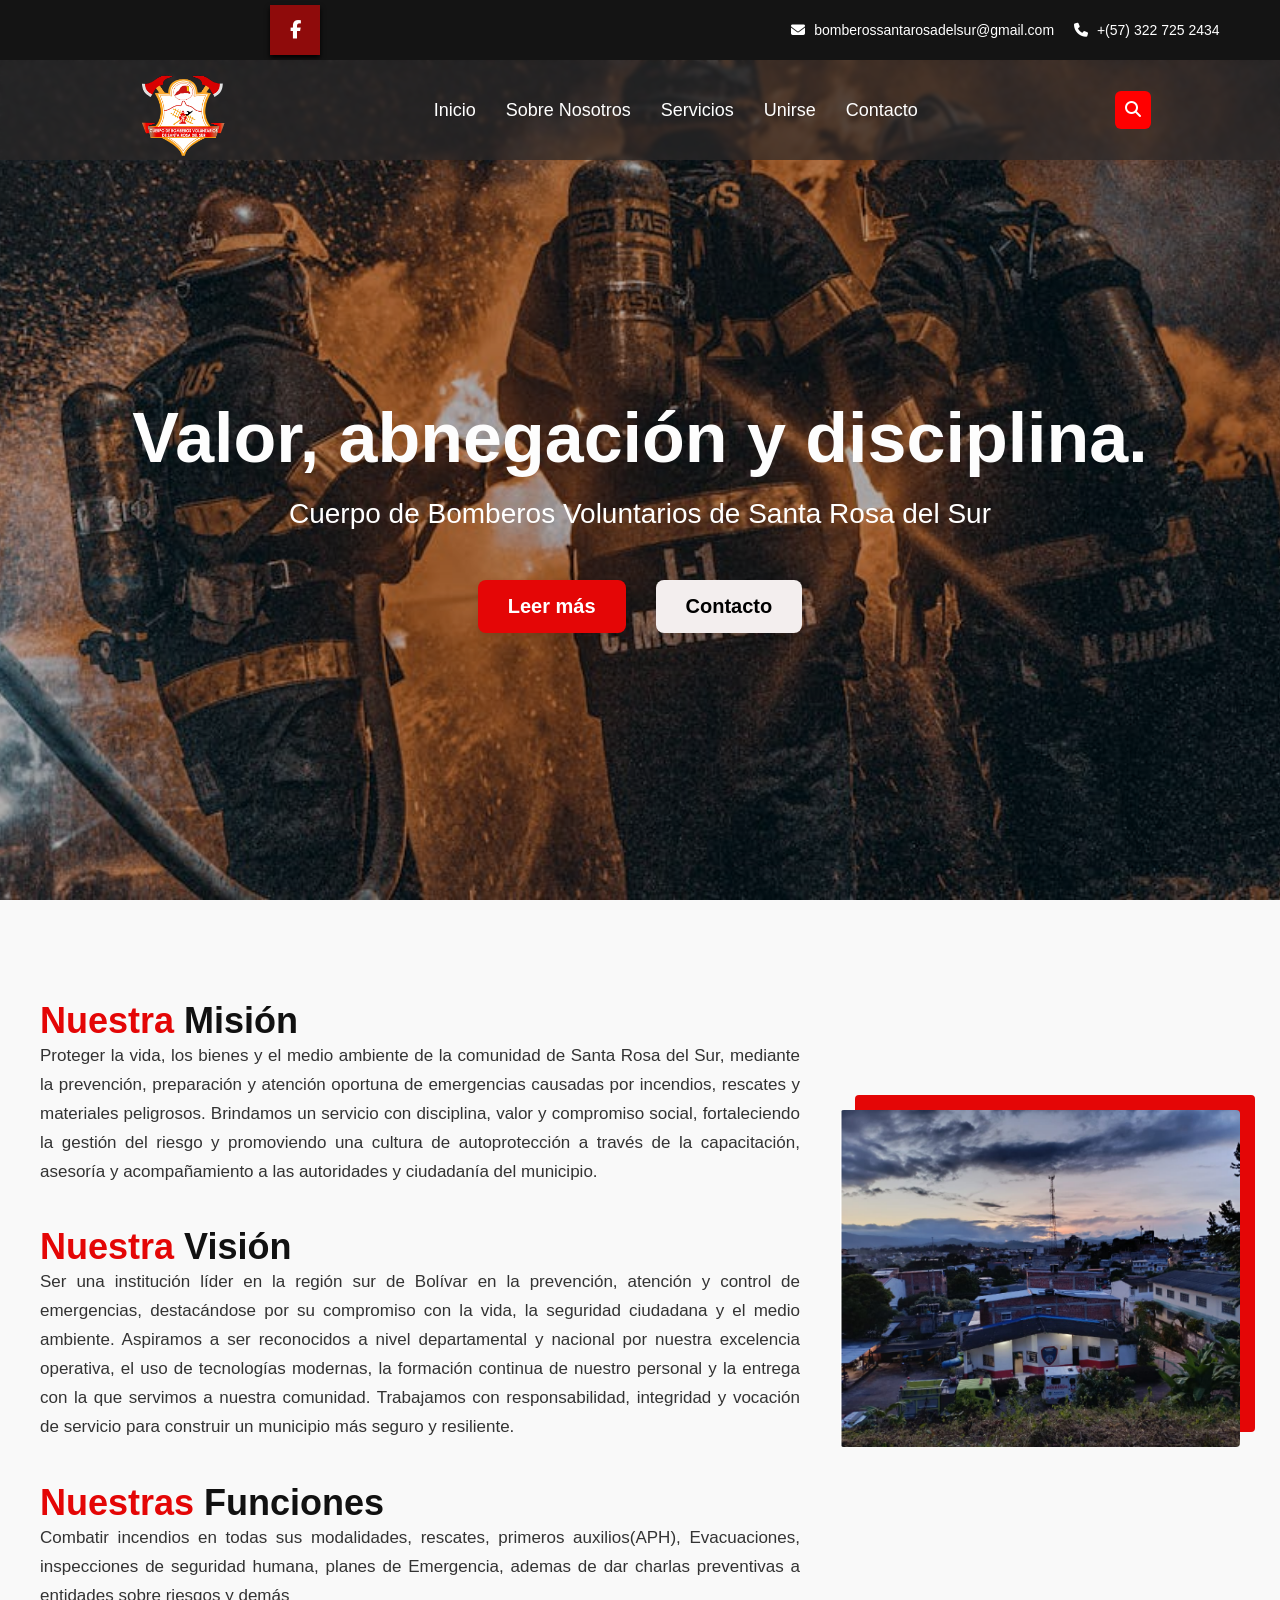
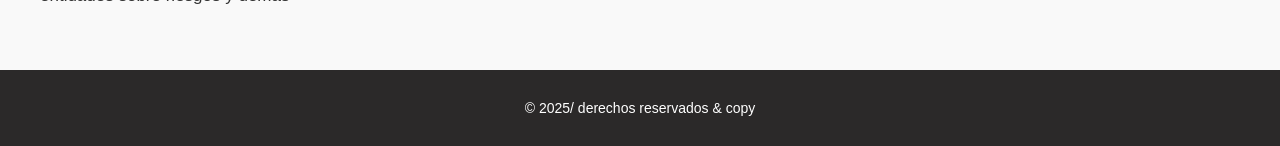
==== index.html @ 96d266f4 "Cambios en el menu-revisar" ====
<!DOCTYPE html>
<html lang="en">
<head>
    <meta charset="UTF-8">
    <meta name="viewport" content="width=device-width, initial-scale=1.0">
    <!-- Nombre de la pagina al ingresar en ella o encabezado principal-->
    <title> BOMBEROS VOLUNTARIOS SANTA ROSA SUR </title>
    <!--conexion en css (para empezar con los estilos visuales)-->
    <link rel="stylesheet" href="style.css">
    <link rel="stylesheet" href="https://cdnjs.cloudflare.com/ajax/libs/font-awesome/6.5.0/css/all.min.css">
    <link rel="icon" href="images/logo.png">
    <script src="assets/js/main.js"></script>
</head>

<body>
    <!-- HEADER NUEVO -->
   <div id="header-container"></div>
    <!-- CONTENIDO ORIGINAL -->
    <div class="contenedor">
        <h2 class="titulo_contenedor" id="lema">Valor, abnegación y disciplina.</h2>
        <p><span class="parrafo_cont" id="cuerpo">Cuerpo de Bomberos Voluntarios de Santa Rosa del Sur</span></p>
        
        <div class="botones">
            <button class="botonmas"> Leer más</button> 
            <button class="contact"> Contacto</button>
        </div>
    </div>

    <section class="mision-vision">
  <div class="contenido-texto">
    <h2><span>Nuestra</span> Misión</h2>
    <p>Proteger la vida, los bienes y el medio ambiente de la comunidad de Santa Rosa del Sur, mediante la prevención, preparación y atención oportuna de emergencias causadas por incendios, 
rescates y materiales peligrosos. Brindamos un servicio con disciplina, valor y compromiso social, fortaleciendo la gestión del riesgo y promoviendo una cultura de autoprotección a través de la 
capacitación, asesoría y acompañamiento a las autoridades y ciudadanía del municipio.</p>

    <h2><span>Nuestra</span> Visión</h2>
    <p>Ser una institución líder en la región sur de Bolívar en la prevención, atención y control de emergencias, destacándose por su compromiso con la vida, la seguridad ciudadana 
y el medio ambiente. Aspiramos a ser reconocidos a nivel departamental y nacional por nuestra excelencia operativa, el uso de tecnologías modernas, la formación continua de nuestro personal 
y la entrega con la que servimos a nuestra comunidad. Trabajamos con responsabilidad, integridad y vocación de servicio para construir un municipio más seguro y resiliente.</p>

    <h2><span>Nuestras</span> Funciones</h2>
    <p>Combatir incendios en todas sus modalidades, rescates, primeros auxilios(APH), Evacuaciones, inspecciones de seguridad humana, planes de Emergencia, 
ademas de dar charlas preventivas a entidades sobre riesgos y demás</p>
  </div>

  <div class="imagen-lateral">
    <div class="imagen-decorada">
      <img src="images/pnm2.png" alt="Bomberos en acción">
    </div>
  </div>
</section>
        
    <footer class="footer">
        <p class="foot_parrafo">© 2025/ derechos reservados & copy</p>


    </footer>

</body>

</html>
---- style.css ----
/* HEADER SUPERIOR */
.top-bar {
  background-color: #141414;
  color: rgb(255, 255, 255);
  display: flex;
  justify-content: space-around;
  align-items: center;
  padding: 10px 30px;
  font-size: 14px;
}

.social-icons i {
  display: inline-block;
  width: 50px;
  margin: 0 10px;
  cursor: pointer;
  display: block;
  padding: 0px 20px;
  background: rgb(143, 11, 11);
  line-height: 50px;
  font-size: 18px;
  box-shadow: 0 3px 5px 0px rgb(0, 0, 0, 2);
  transition: 0.2s;
}

.social-icons:hover{
    filter: blur(1px);
    transform: translateY(-1px) scale(1.05);
    box-shadow: 0 2px 2px 0px rgb(0, 0, 0, 4);
    filter: none;
}


    

.contact-info {
  display: flex;
  gap: 20px;
  align-items: center;
  margin-right: -200px;
}

.contact-info i {
  margin-right: 5px;
}

/* NAVBAR PRINCIPAL */
.main-nav {
  background-color: rgba(43, 41, 41, 0.7); /* Semitransparente para ver la imagen de fondo */
  display: flex;
  justify-content: space-around;
  align-items: center;
  padding: 15px 30px;
  backdrop-filter: blur(2px); /* Efecto de desenfoque suave */
}

.main-nav .logo img {
  height: 100px;
}

#bomber {
  opacity: 1;
}

.main-nav nav {
  display: flex;
  gap: 30px;
}

.main-nav nav a {
  color: rgb(255, 255, 255);
  text-decoration: none;
  font-size: 18px;
  transition: color 0,3s ease;
}

.main-nav nav a:hover {
  color: #fbff00; /* o el color que prefieras */
}

.search-button {
  background-color: red;
  padding: 10px;
  border-radius: 6px;
  cursor: pointer;
}

.search-button i {
  color: white;
}

/* Reset general */
* {
  margin: 0;
  padding: 0;
  box-sizing: border-box;
}

/* Dale márgenes al body si los necesitas */
body {
  margin: 0;
  font-family: Arial, sans-serif;
}    
/* Sección Hero con imagen de fondo */
.contenedor {
  background-image: url("images/cabcera.png");
  background-size: cover;
  background-position: center;
  background-repeat: no-repeat;
  height: 100vh; /* Altura completa para que cubra toda la pantalla */
 /** height: 60vh;  Reducido de 100vh a 60vh para imagen más pequeña */
  position: relative;
  display: flex;
  flex-direction: column;
  justify-content: center;
  align-items: center;
  margin-top: -160px; /* Negativo para que la imagen aparezca detrás del header */
  padding-top: 160px; /* Compensar el margen negativo */
}

/* Overlay suave para mejor legibilidad */
.contenedor::before {
  content: "";
  position: absolute;
  top: 0;
  left: 0;
  width: 100%;
  height: 100%;
  background-color: rgba(0, 0, 0, 0.3);
  z-index: 1;
}

/* HEADER SUPERIOR */
header {
  position: relative;
  z-index: 100;
  width: 100%;
}

.top-bar, .main-nav {
  width: 100%;
}

.top-bar {
    height: 60px;
    background-color: #141414; /* Volver al color negro sólido original */
}

.main-nav {
    height: 100px;
    opacity: 1;
}

.contenedor #lema {
  color: rgb(253, 253, 253);
  font-size: 70px;
  text-align: center;
  margin-top: -30px;
  margin-bottom: 20px;
  position: relative;
  z-index: 2;
}

.contenedor #cuerpo{
  color: white;
  text-align: center;
  font-size: 28px;
  margin-bottom: 40px;
  position: relative;
  z-index: 2;
}

.botonmas{
  background-color: #e40606; /* Verde */
  color: white;
  padding: 15px 30px;
  font-size: 20px;
  font-weight: bold;
  border: none;
  border-radius: 8px;
  cursor: pointer;
  transition: background-color 0.3s ease, transform 0.2s ease;
  box-shadow: 0 4px 6px rgba(0, 0, 0, 0.1);
  font-family: Arial, sans-serif;
}

.botonmas:hover {
  background-color: #0c0c0c;
  transform: scale(1.05);
}

.botonmas:active {
  transform: scale(0.98);
}
.contact{
  background-color: #f3eeee; /* Verde */
  color: rgb(0, 0, 0);
  padding: 15px 30px;
  font-size: 20px;
  font-weight: bold;
  border: none;
  border-radius: 8px;
  cursor: pointer;
  transition: background-color 0.3s ease, transform 0.2s ease;
  box-shadow: 0 4px 6px rgba(0, 0, 0, 0.1);
  font-family: Arial, sans-serif;
  

}

.contact:hover {
  background-color: #eeeeee;
  transform: scale(1.05);
}

.contact:active {
  transform: scale(0.98);
}

.botones {
  display: flex;
  justify-content: center;
  align-items: center;
  gap: 30px;
  margin-top: 50px;
  position: relative;
  z-index: 2;
}

.mision-vision {
  display: flex;
  align-items: flex-start;
  justify-content: space-between;
  gap: 40px;
  padding: 60px 40px;
  background-color: #f9f9f9;
  flex-wrap: wrap;
}

.contenido-texto {
  flex: 1;
  min-width: 300px;
}

.contenido-texto h2 {
  font-size: 36px;
  font-weight: bold;
  color: #111;
  margin-top: 40px;
}

.contenido-texto h2 span {
  color: #e40606;  /* Rojo */
}

.contenido-texto p {
  font-size: 17px;
  line-height: 1.7;
  color: #333;
  text-align: justify;
}

.imagen-lateral {
  flex: 0 0 400px;
  position: relative;
  margin-top: 150px;
}

.imagen-decorada {
  position: relative;
  z-index: 1;
}

.imagen-decorada img {
  width: 100%;
  height: auto;
  display: block;
  border-radius: 4px;
}

/* Borde rojo decorativo en la esquina */
.imagen-decorada::before {
  content: '';
  position: absolute;
  top: -15px;
  right: -15px;
  width: 100%;
  height: 100%;
  background-color: #e40606;
  z-index: -1;
  border-radius: 4px;
}

/* Footer */
.footer {
  background-color: #2b2929;
  color: white;
  text-align: center;
  padding: 30px 20px;
}

.foot_parrafo {
  margin: 0;
  font-size: 14px;
}
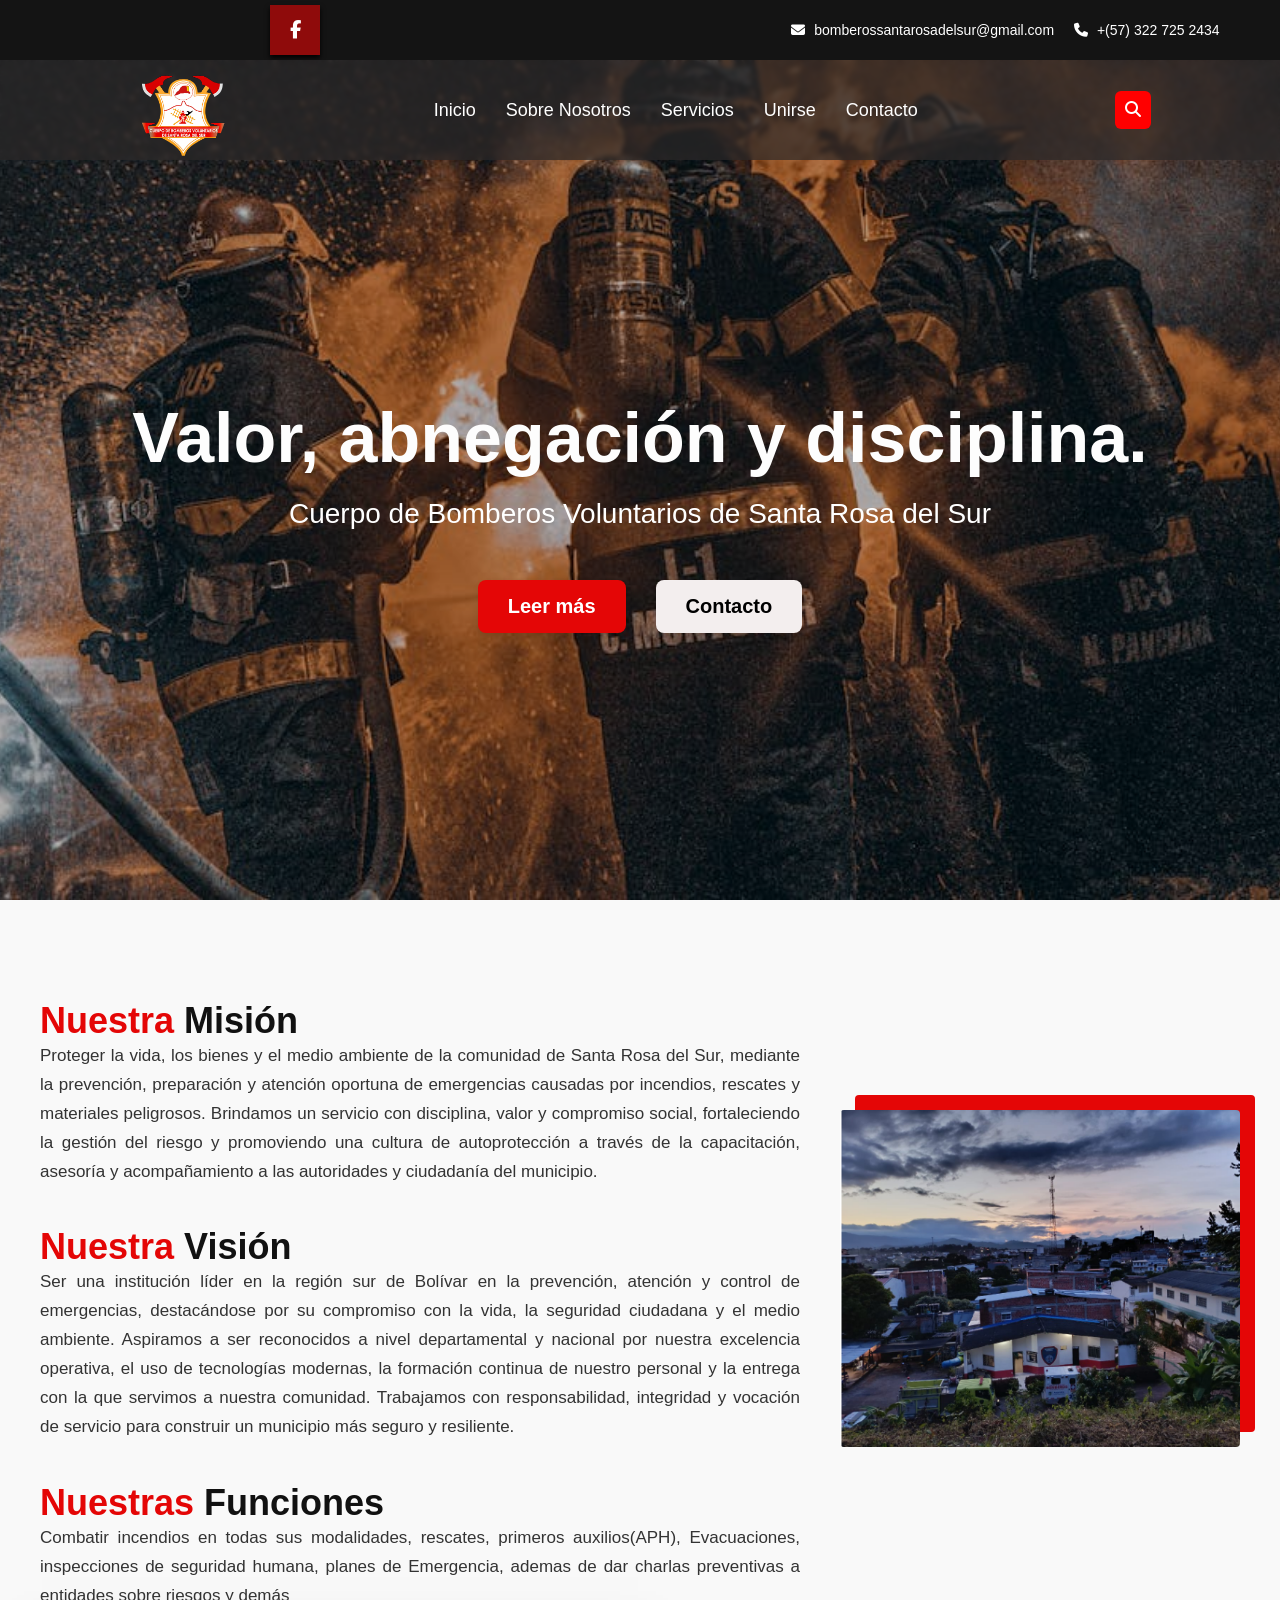
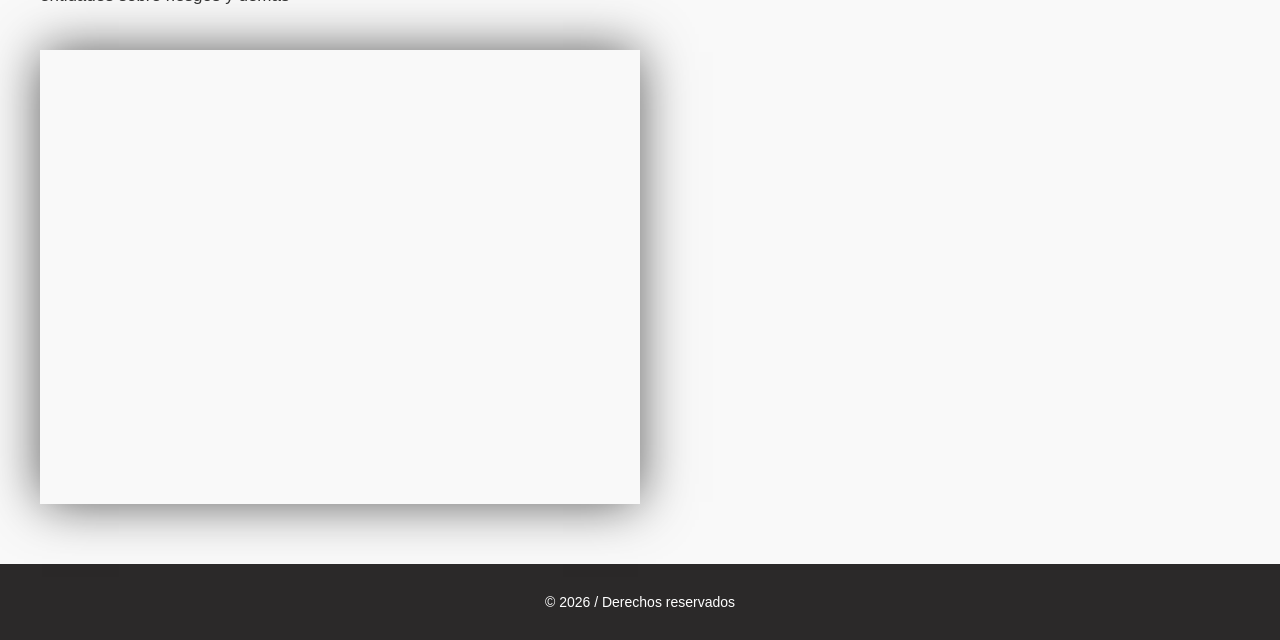
==== commit 57161414: "cambios sobre nosotros" ====
--- a/index.html
+++ b/index.html
@@ -1,64 +1,70 @@
 <!DOCTYPE html>
 <html lang="en">
+
 <head>
-    <meta charset="UTF-8">
-    <meta name="viewport" content="width=device-width, initial-scale=1.0">
-    <!-- Nombre de la pagina al ingresar en ella o encabezado principal-->
-    <title> BOMBEROS VOLUNTARIOS SANTA ROSA SUR </title>
-    <!--conexion en css (para empezar con los estilos visuales)-->
-    <link rel="stylesheet" href="style.css">
-    <link rel="stylesheet" href="https://cdnjs.cloudflare.com/ajax/libs/font-awesome/6.5.0/css/all.min.css">
-    <link rel="icon" href="images/logo.png">
-    <script src="assets/js/main.js"></script>
+  <meta charset="UTF-8">
+  <meta name="viewport" content="width=device-width, initial-scale=1.0">
+  <!-- Nombre de la pagina al ingresar en ella o encabezado principal-->
+  <title> BOMBEROS VOLUNTARIOS SANTA ROSA SUR </title>
+  <!--conexion en css (para empezar con los estilos visuales)-->
+  <link rel="stylesheet" href="style.css">
+  <link rel="stylesheet" href="https://cdnjs.cloudflare.com/ajax/libs/font-awesome/6.5.0/css/all.min.css">
+  <link rel="icon" href="images/logo.png">
+  <script src="assets/js/main.js"></script>
+  <link rel="stylesheet" href="assets/css/main.css">
 </head>
 
 <body>
-    <!-- HEADER NUEVO -->
-   <div id="header-container"></div>
-    <!-- CONTENIDO ORIGINAL -->
-    <div class="contenedor">
-        <h2 class="titulo_contenedor" id="lema">Valor, abnegación y disciplina.</h2>
-        <p><span class="parrafo_cont" id="cuerpo">Cuerpo de Bomberos Voluntarios de Santa Rosa del Sur</span></p>
-        
-        <div class="botones">
-            <button class="botonmas"> Leer más</button> 
-            <button class="contact"> Contacto</button>
-        </div>
+  <!-- HEADER NUEVO -->
+  <div id="header-container"></div>
+  <!-- CONTENIDO ORIGINAL -->
+  <div class="contenedor">
+    <h2 class="titulo_contenedor" id="lema">Valor, abnegación y disciplina.</h2>
+    <p><span class="parrafo_cont" id="cuerpo">Cuerpo de Bomberos Voluntarios de Santa Rosa del Sur</span></p>
+
+    <div class="botones">
+      <button class="botonmas"> Leer más</button>
+      <button class="contact"> Contacto</button>
+    </div>
+  </div>
+
+  <section class="mision-vision">
+    <div class="contenido-texto">
+      <h2><span>Nuestra</span> Misión</h2>
+      <p>Proteger la vida, los bienes y el medio ambiente de la comunidad de Santa Rosa del Sur, mediante la prevención,
+        preparación y atención oportuna de emergencias causadas por incendios,
+        rescates y materiales peligrosos. Brindamos un servicio con disciplina, valor y compromiso social, fortaleciendo
+        la gestión del riesgo y promoviendo una cultura de autoprotección a través de la
+        capacitación, asesoría y acompañamiento a las autoridades y ciudadanía del municipio.</p>
+
+      <h2><span>Nuestra</span> Visión</h2>
+      <p>Ser una institución líder en la región sur de Bolívar en la prevención, atención y control de emergencias,
+        destacándose por su compromiso con la vida, la seguridad ciudadana
+        y el medio ambiente. Aspiramos a ser reconocidos a nivel departamental y nacional por nuestra excelencia
+        operativa, el uso de tecnologías modernas, la formación continua de nuestro personal
+        y la entrega con la que servimos a nuestra comunidad. Trabajamos con responsabilidad, integridad y vocación de
+        servicio para construir un municipio más seguro y resiliente.</p>
+
+      <h2><span>Nuestras</span> Funciones</h2>
+      <p>Combatir incendios en todas sus modalidades, rescates, primeros auxilios(APH), Evacuaciones, inspecciones de
+        seguridad humana, planes de Emergencia,
+        ademas de dar charlas preventivas a entidades sobre riesgos y demás</p>
     </div>
 
-    <section class="mision-vision">
-  <div class="contenido-texto">
-    <h2><span>Nuestra</span> Misión</h2>
-    <p>Proteger la vida, los bienes y el medio ambiente de la comunidad de Santa Rosa del Sur, mediante la prevención, preparación y atención oportuna de emergencias causadas por incendios, 
-rescates y materiales peligrosos. Brindamos un servicio con disciplina, valor y compromiso social, fortaleciendo la gestión del riesgo y promoviendo una cultura de autoprotección a través de la 
-capacitación, asesoría y acompañamiento a las autoridades y ciudadanía del municipio.</p>
+    <div class="imagen-lateral">
+      <div class="imagen-decorada">
+        <img src="images/pnm2.png" alt="Bomberos en acción">
+      </div>
+    </div>
+    <div class="map_bomber"><iframe
+      src="https://www.google.com/maps/embed?pb=!1m18!1m12!1m3!1d3951.390409663814!2d-74.0506547!3d7.958544499999998!2m3!1f0!2f0!3f0!3m2!1i1024!2i768!4f13.1!3m3!1m2!1s0x8e5d1b02e3b6577f%3A0xcbb484b97696c2a9!2sEstaci%C3%B3n%20de%20Bomberos!5e0!3m2!1ses-419!2sco!4v1752858191737!5m2!1ses-419!2sco"
+      width="600" height="450" style="border:0;" allowfullscreen="" loading="lazy"
+      referrerpolicy="no-referrer-when-downgrade"></iframe></div>
+  </section>
+  
+  <div id="footer-container"></div>
 
-    <h2><span>Nuestra</span> Visión</h2>
-    <p>Ser una institución líder en la región sur de Bolívar en la prevención, atención y control de emergencias, destacándose por su compromiso con la vida, la seguridad ciudadana 
-y el medio ambiente. Aspiramos a ser reconocidos a nivel departamental y nacional por nuestra excelencia operativa, el uso de tecnologías modernas, la formación continua de nuestro personal 
-y la entrega con la que servimos a nuestra comunidad. Trabajamos con responsabilidad, integridad y vocación de servicio para construir un municipio más seguro y resiliente.</p>
-
-    <h2><span>Nuestras</span> Funciones</h2>
-    <p>Combatir incendios en todas sus modalidades, rescates, primeros auxilios(APH), Evacuaciones, inspecciones de seguridad humana, planes de Emergencia, 
-ademas de dar charlas preventivas a entidades sobre riesgos y demás</p>
-  </div>
-
-  <div class="imagen-lateral">
-    <div class="imagen-decorada">
-      <img src="images/pnm2.png" alt="Bomberos en acción">
-    </div>
-  </div>
-</section>
-        
-    <footer class="footer">
-        <p class="foot_parrafo">© 2025/ derechos reservados & copy</p>
-
-
-    </footer>
 
 </body>
 
-</html>
-
-
-
+</html>
--- a/assets/css/main.css
+++ b/assets/css/main.css
@@ -0,0 +1,6 @@
+.map_bomber{
+    
+box-shadow: 0px 0px 50px -2px rgba(0,0,0,0.68);
+-webkit-box-shadow: 0px 0px 50px -2px rgba(0,0,0,0.68);
+-moz-box-shadow: 0px 0px 50px -2px rgba(0,0,0,0.68);
+}
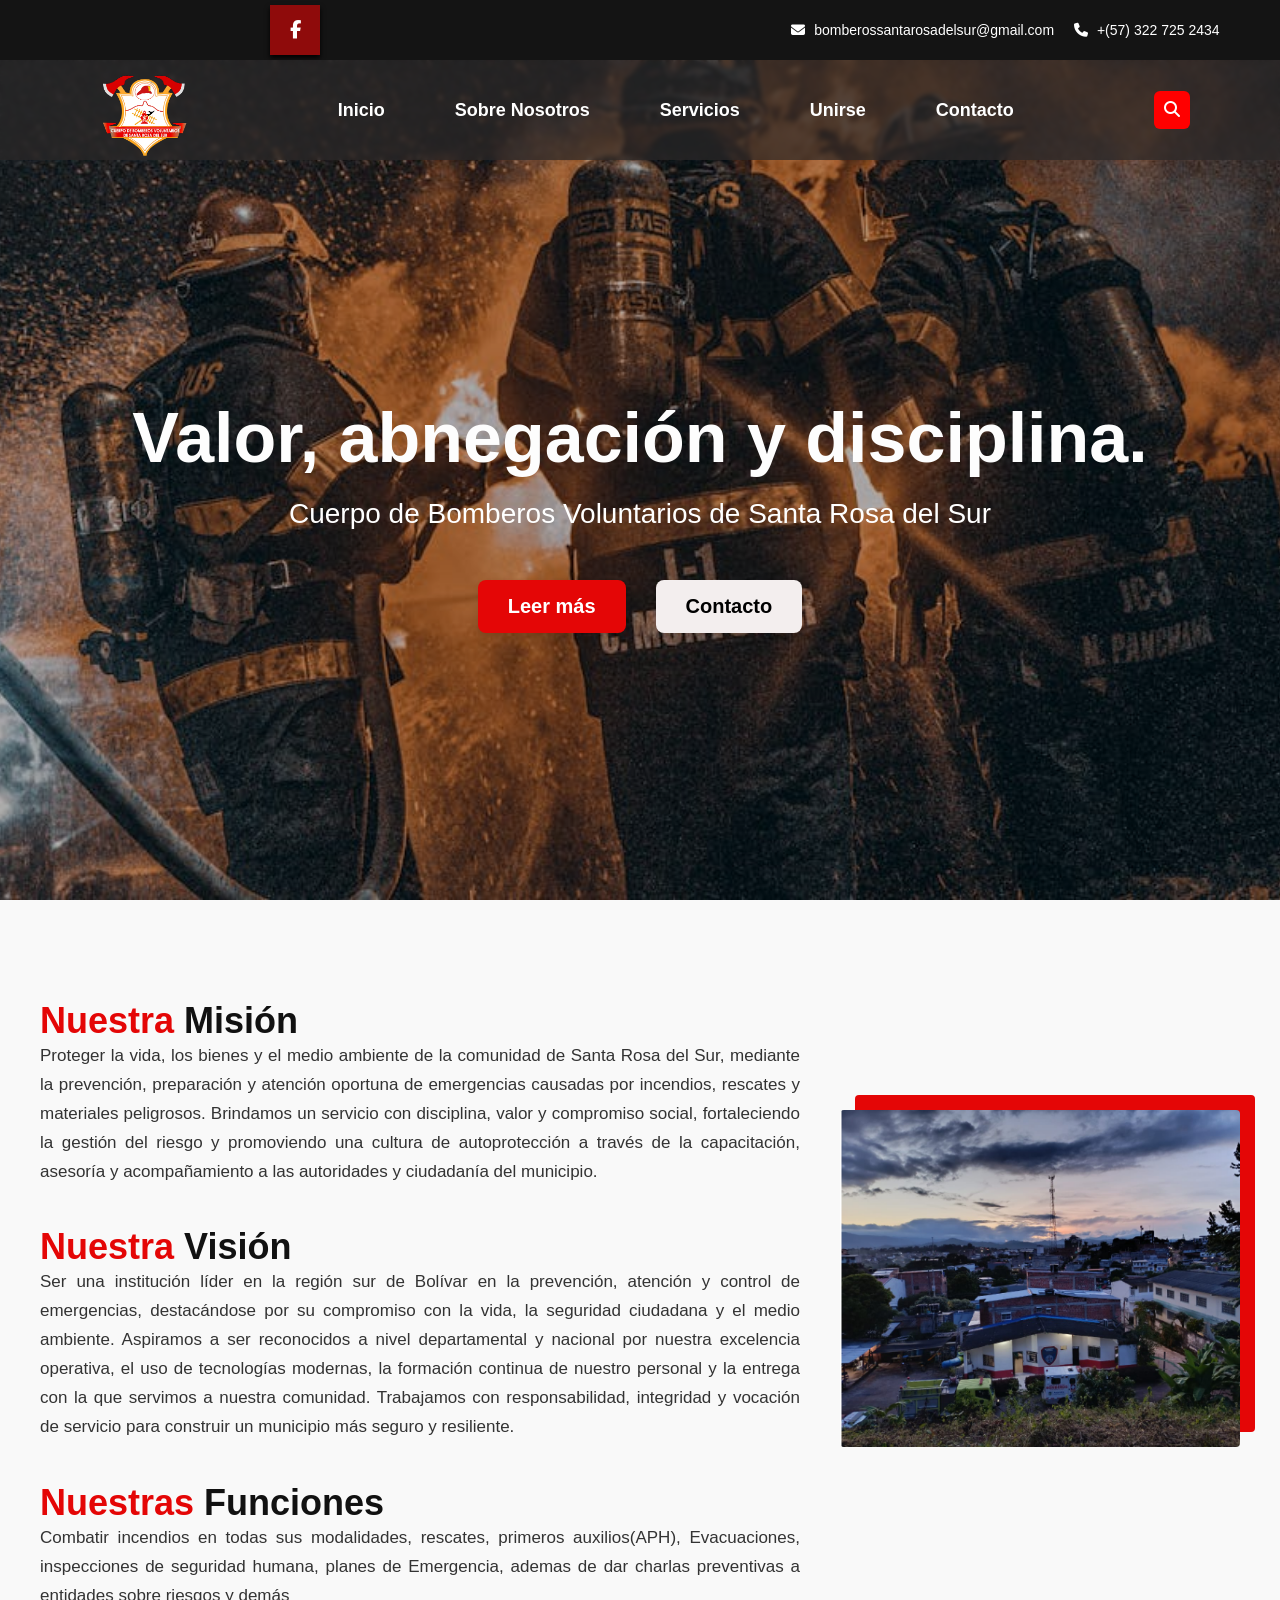
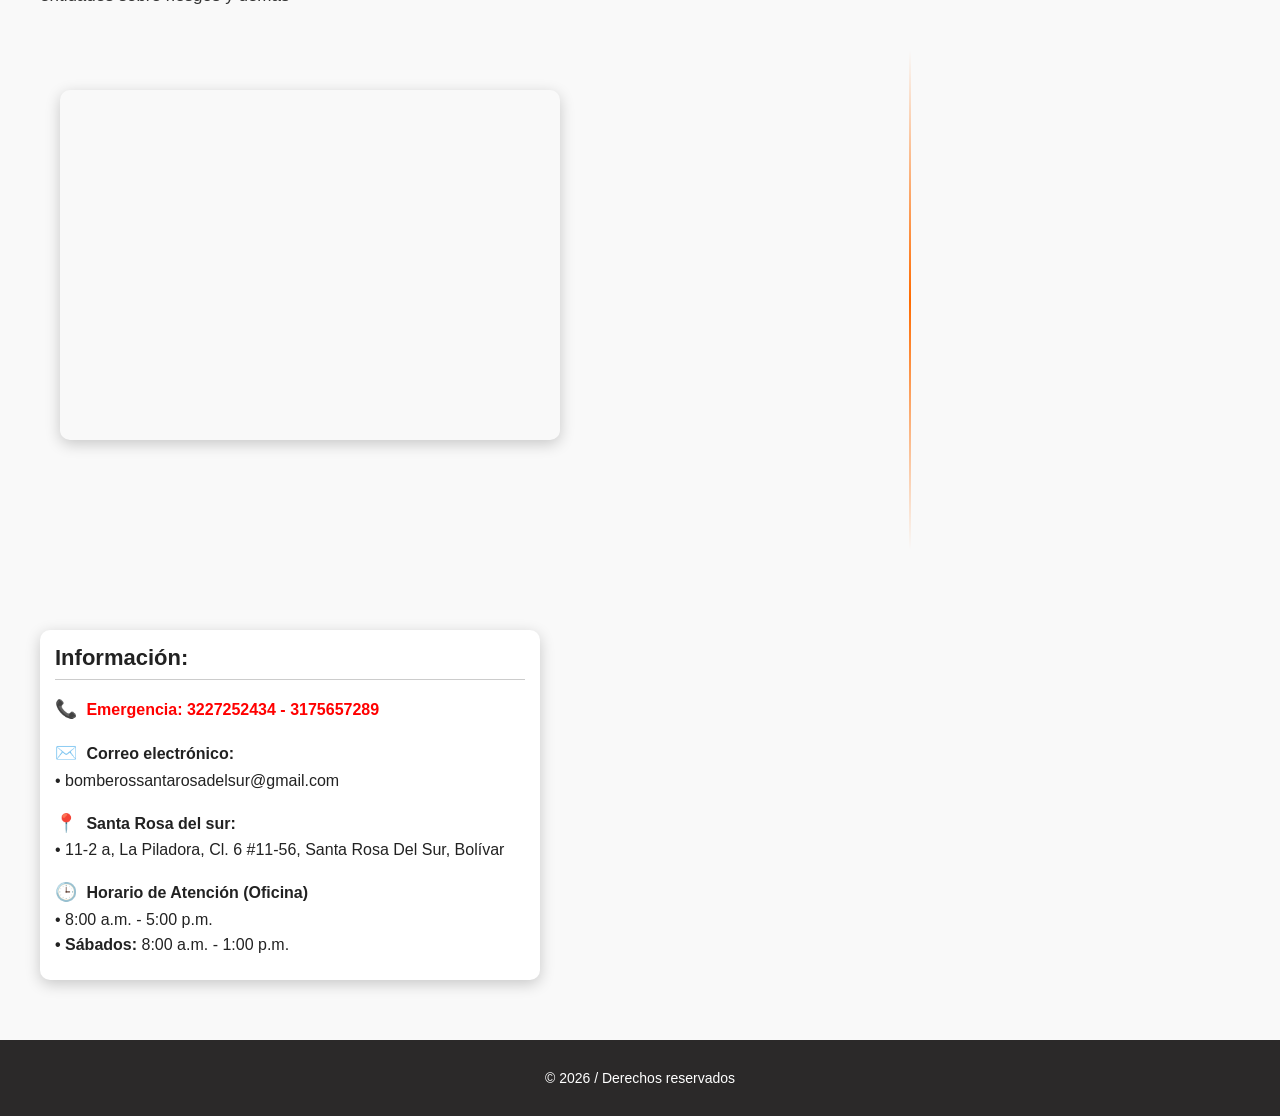
==== commit f5117861: "Ajuste de mapa y menu" ====
--- a/index.html
+++ b/index.html
@@ -50,18 +50,40 @@
         seguridad humana, planes de Emergencia,
         ademas de dar charlas preventivas a entidades sobre riesgos y demás</p>
     </div>
-
+    
     <div class="imagen-lateral">
       <div class="imagen-decorada">
         <img src="images/pnm2.png" alt="Bomberos en acción">
       </div>
     </div>
-    <div class="map_bomber"><iframe
-      src="https://www.google.com/maps/embed?pb=!1m18!1m12!1m3!1d3951.390409663814!2d-74.0506547!3d7.958544499999998!2m3!1f0!2f0!3f0!3m2!1i1024!2i768!4f13.1!3m3!1m2!1s0x8e5d1b02e3b6577f%3A0xcbb484b97696c2a9!2sEstaci%C3%B3n%20de%20Bomberos!5e0!3m2!1ses-419!2sco!4v1752858191737!5m2!1ses-419!2sco"
-      width="600" height="450" style="border:0;" allowfullscreen="" loading="lazy"
-      referrerpolicy="no-referrer-when-downgrade"></iframe></div>
+    
+    <div class="mapa-y-info">
+    <div class="mapa"><iframe
+        src="https://www.google.com/maps/embed?pb=!1m18!1m12!1m3!1d3951.390409663814!2d-74.0506547!3d7.958544499999998!2m3!1f0!2f0!3f0!3m2!1i1024!2i768!4f13.1!3m3!1m2!1s0x8e5d1b02e3b6577f%3A0xcbb484b97696c2a9!2sEstaci%C3%B3n%20de%20Bomberos!5e0!3m2!1ses-419!2sco!4v1752858191737!5m2!1ses-419!2sco"
+        width="600" height="450" style="border:0;" allowfullscreen="" loading="lazy"
+        referrerpolicy="no-referrer-when-downgrade"></iframe></div></div>
+
+         <div class="linea-divisoria"></div>
+         <div class="linea-horizontal-decorativa"></div>
+
+        <div class="card-estaciones">
+    <h2>Información:</h2>
+    <p><span class="icono">📞</span><strong style="color: red;"> Emergencia: 3227252434 - 3175657289</strong></p>
+    <p><span class="icono">✉️</span><strong>  Correo electrónico:</strong><br>• bomberossantarosadelsur@gmail.com</p>
+    <p><span class="icono">📍</span><strong> Santa Rosa del sur:</strong><br>
+      • 11-2 a, La Piladora, Cl. 6 #11-56, Santa Rosa Del Sur, Bolívar<br>
+      
+    </p>
+    <p><span class="icono">🕒</span><strong> Horario de Atención (Oficina)</strong><br>
+      • 8:00 a.m. - 5:00 p.m.<br>
+      <b>• Sábados:</b>  8:00 a.m. - 1:00 p.m.
+    </p>
+  
+  </div>
+</div>
   </section>
   
+
   <div id="footer-container"></div>
 
 
--- a/style.css
+++ b/style.css
@@ -74,9 +74,6 @@
   transition: color 0,3s ease;
 }
 
-.main-nav nav a:hover {
-  color: #fbff00; /* o el color que prefieras */
-}
 
 .search-button {
   background-color: red;
@@ -304,3 +301,56 @@
   font-size: 14px;
 }
 
+.mapa-y-info {
+  display: flex;
+  gap: 40px;
+  flex-wrap: wrap;
+  justify-content: center;
+  align-items: flex-start;
+  padding: 40px 20px;
+}
+
+.mapa iframe {
+  width: 500px;
+  height: 350px;
+  border-radius: 10px;
+  box-shadow: 0 4px 15px rgba(0, 0, 0, 0.2);
+}
+
+.card-estaciones {
+  width: 500px;
+  height: 350px;
+  background: #fff;
+  border-radius: 10px;
+  box-shadow: 0 4px 15px rgba(0, 0, 0, 0.2);
+  padding: 15px;
+  font-family: Arial, sans-serif;
+  font-size: 16px;
+  color: #222;
+  margin-top: 40px;
+}
+
+.card-estaciones h2 {
+  margin-bottom: 15px;
+  font-size: 22px;
+  border-bottom: 1px solid #ccc;
+  padding-bottom: 8px;
+}
+
+.card-estaciones p {
+  margin: 15px 0;
+  line-height: 1.6;
+}
+
+.card-estaciones .icono {
+  font-size: 18px;
+  margin-right: 5px;
+}
+
+.linea-divisoria {
+  width: 2px;
+  height: 500px; /* Ajusta según la altura de tu contenido */
+  background: linear-gradient(to bottom, transparent, #ff6b00, transparent);
+  margin: 0 20px;
+}
+
--- a/assets/css/main.css
+++ b/assets/css/main.css
@@ -1,6 +1,7 @@
-.map_bomber{
+.map_bomber{  
     
 box-shadow: 0px 0px 50px -2px rgba(0,0,0,0.68);
 -webkit-box-shadow: 0px 0px 50px -2px rgba(0,0,0,0.68);
 -moz-box-shadow: 0px 0px 50px -2px rgba(0,0,0,0.68);
-}+}
+
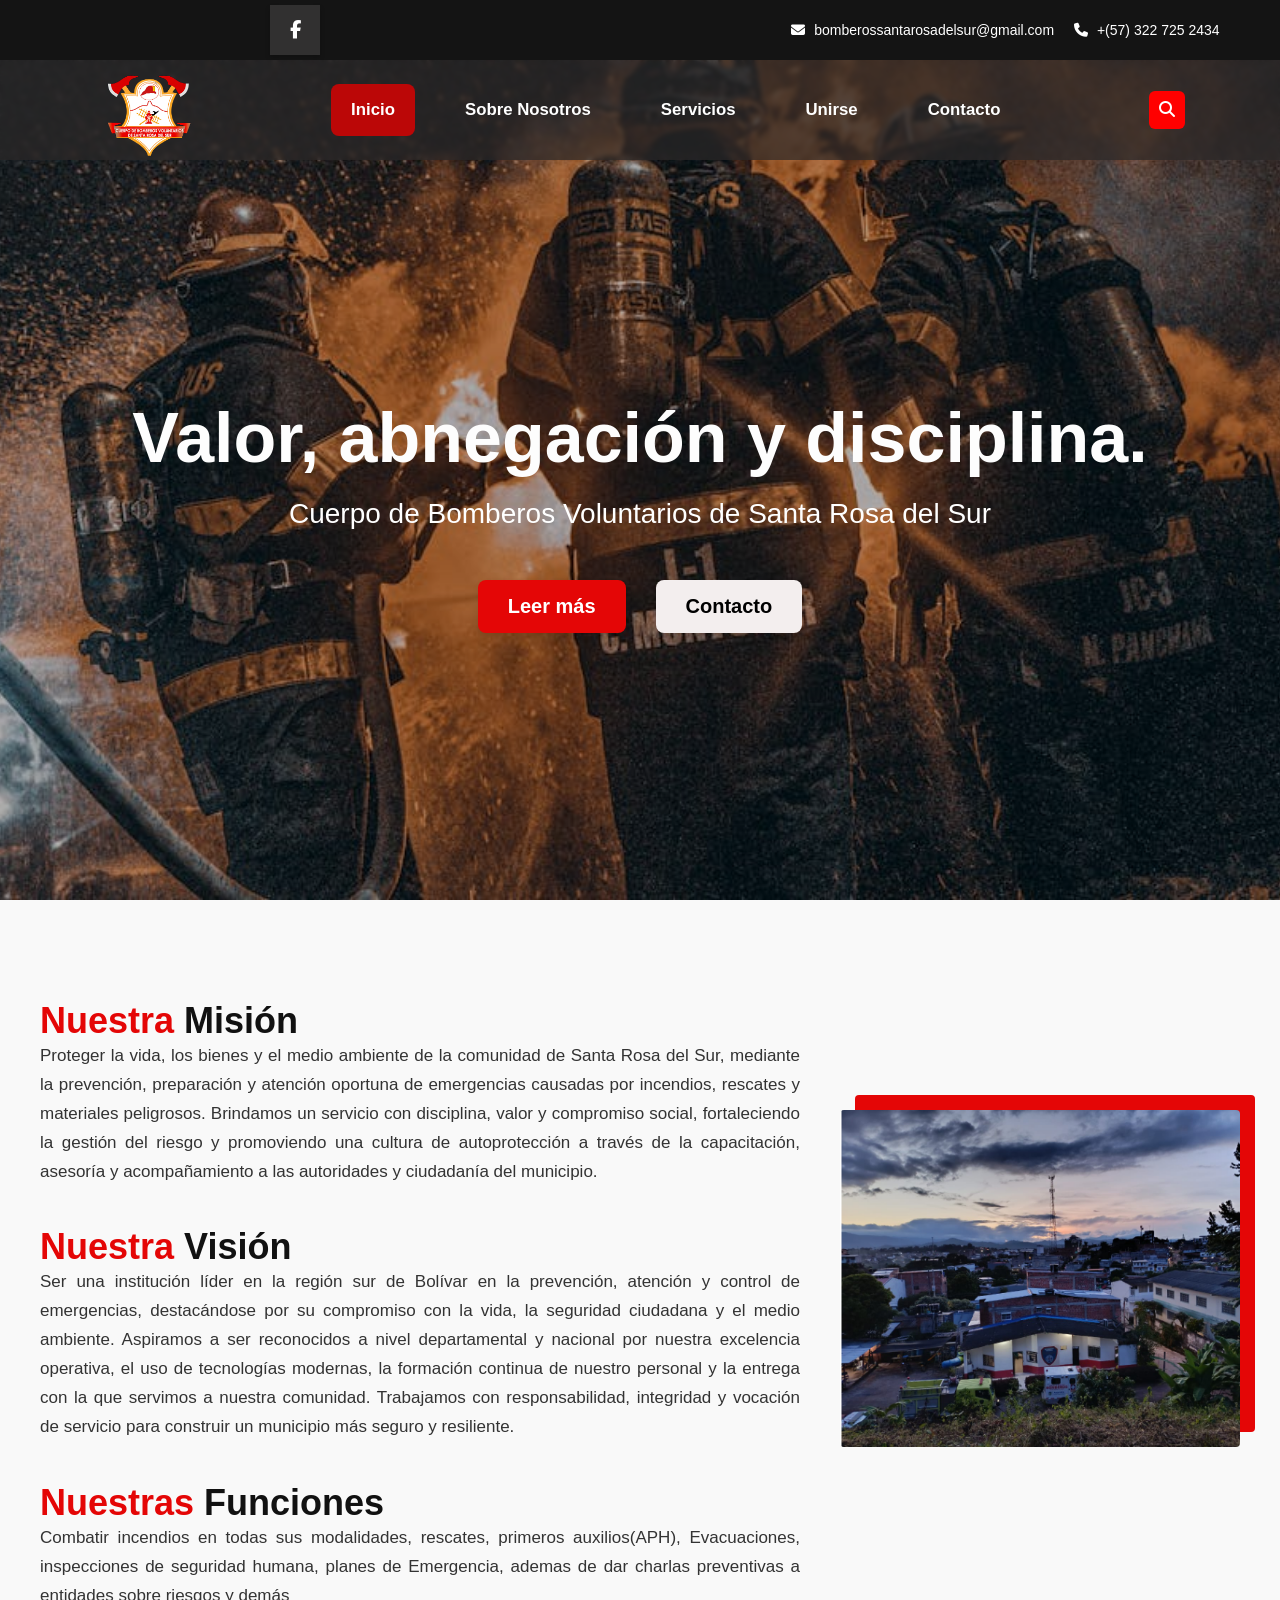
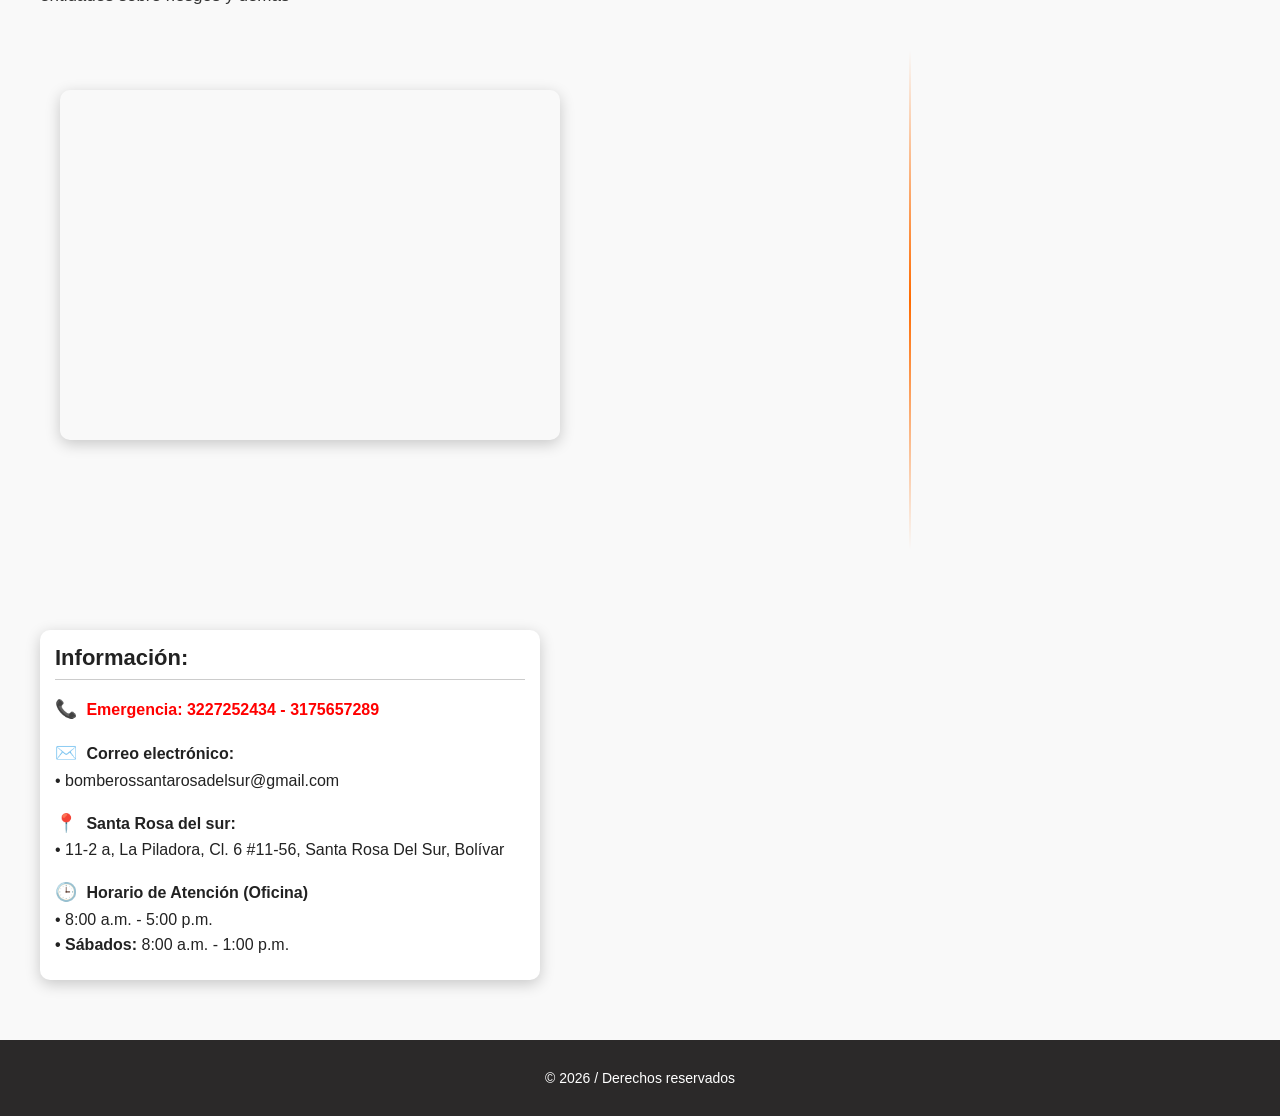
==== commit e8c84261: "scroll navigation button read more" ====
--- a/index.html
+++ b/index.html
@@ -28,7 +28,7 @@
     </div>
   </div>
 
-  <section class="mision-vision">
+  <section class="mision-vision" id="mision-vision">
     <div class="contenido-texto">
       <h2><span>Nuestra</span> Misión</h2>
       <p>Proteger la vida, los bienes y el medio ambiente de la comunidad de Santa Rosa del Sur, mediante la prevención,
@@ -50,39 +50,40 @@
         seguridad humana, planes de Emergencia,
         ademas de dar charlas preventivas a entidades sobre riesgos y demás</p>
     </div>
-    
+
     <div class="imagen-lateral">
       <div class="imagen-decorada">
         <img src="images/pnm2.png" alt="Bomberos en acción">
       </div>
     </div>
-    
+
     <div class="mapa-y-info">
-    <div class="mapa"><iframe
-        src="https://www.google.com/maps/embed?pb=!1m18!1m12!1m3!1d3951.390409663814!2d-74.0506547!3d7.958544499999998!2m3!1f0!2f0!3f0!3m2!1i1024!2i768!4f13.1!3m3!1m2!1s0x8e5d1b02e3b6577f%3A0xcbb484b97696c2a9!2sEstaci%C3%B3n%20de%20Bomberos!5e0!3m2!1ses-419!2sco!4v1752858191737!5m2!1ses-419!2sco"
-        width="600" height="450" style="border:0;" allowfullscreen="" loading="lazy"
-        referrerpolicy="no-referrer-when-downgrade"></iframe></div></div>
+      <div class="mapa"><iframe
+          src="https://www.google.com/maps/embed?pb=!1m18!1m12!1m3!1d3951.390409663814!2d-74.0506547!3d7.958544499999998!2m3!1f0!2f0!3f0!3m2!1i1024!2i768!4f13.1!3m3!1m2!1s0x8e5d1b02e3b6577f%3A0xcbb484b97696c2a9!2sEstaci%C3%B3n%20de%20Bomberos!5e0!3m2!1ses-419!2sco!4v1752858191737!5m2!1ses-419!2sco"
+          width="600" height="450" style="border:0;" allowfullscreen="" loading="lazy"
+          referrerpolicy="no-referrer-when-downgrade"></iframe></div>
+    </div>
 
-         <div class="linea-divisoria"></div>
-         <div class="linea-horizontal-decorativa"></div>
+    <div class="linea-divisoria"></div>
+    <div class="linea-horizontal-decorativa"></div>
 
-        <div class="card-estaciones">
-    <h2>Información:</h2>
-    <p><span class="icono">📞</span><strong style="color: red;"> Emergencia: 3227252434 - 3175657289</strong></p>
-    <p><span class="icono">✉️</span><strong>  Correo electrónico:</strong><br>• bomberossantarosadelsur@gmail.com</p>
-    <p><span class="icono">📍</span><strong> Santa Rosa del sur:</strong><br>
-      • 11-2 a, La Piladora, Cl. 6 #11-56, Santa Rosa Del Sur, Bolívar<br>
-      
-    </p>
-    <p><span class="icono">🕒</span><strong> Horario de Atención (Oficina)</strong><br>
-      • 8:00 a.m. - 5:00 p.m.<br>
-      <b>• Sábados:</b>  8:00 a.m. - 1:00 p.m.
-    </p>
-  
-  </div>
-</div>
+    <div class="card-estaciones">
+      <h2>Información:</h2>
+      <p><span class="icono">📞</span><strong style="color: red;"> Emergencia: 3227252434 - 3175657289</strong></p>
+      <p><span class="icono">✉️</span><strong> Correo electrónico:</strong><br>• bomberossantarosadelsur@gmail.com</p>
+      <p><span class="icono">📍</span><strong> Santa Rosa del sur:</strong><br>
+        • 11-2 a, La Piladora, Cl. 6 #11-56, Santa Rosa Del Sur, Bolívar<br>
+
+      </p>
+      <p><span class="icono">🕒</span><strong> Horario de Atención (Oficina)</strong><br>
+        • 8:00 a.m. - 5:00 p.m.<br>
+        <b>• Sábados:</b> 8:00 a.m. - 1:00 p.m.
+      </p>
+
+    </div>
+    </div>
   </section>
-  
+
 
   <div id="footer-container"></div>
 
--- a/style.css
+++ b/style.css
@@ -354,3 +354,10 @@
   margin: 0 20px;
 }
 
+/* Responsive */
+@media screen and (max-width: 768px) {
+  .fila-cartas {
+    flex-direction: column;
+    align-items: center;
+  }
+}
--- a/assets/css/main.css
+++ b/assets/css/main.css
@@ -5,3 +5,10 @@
 -moz-box-shadow: 0px 0px 50px -2px rgba(0,0,0,0.68);
 }
 
+/* Responsive */
+@media screen and (max-width: 768px) {
+  .fila-cartas {
+    flex-direction: column;
+    align-items: center;
+  }
+}
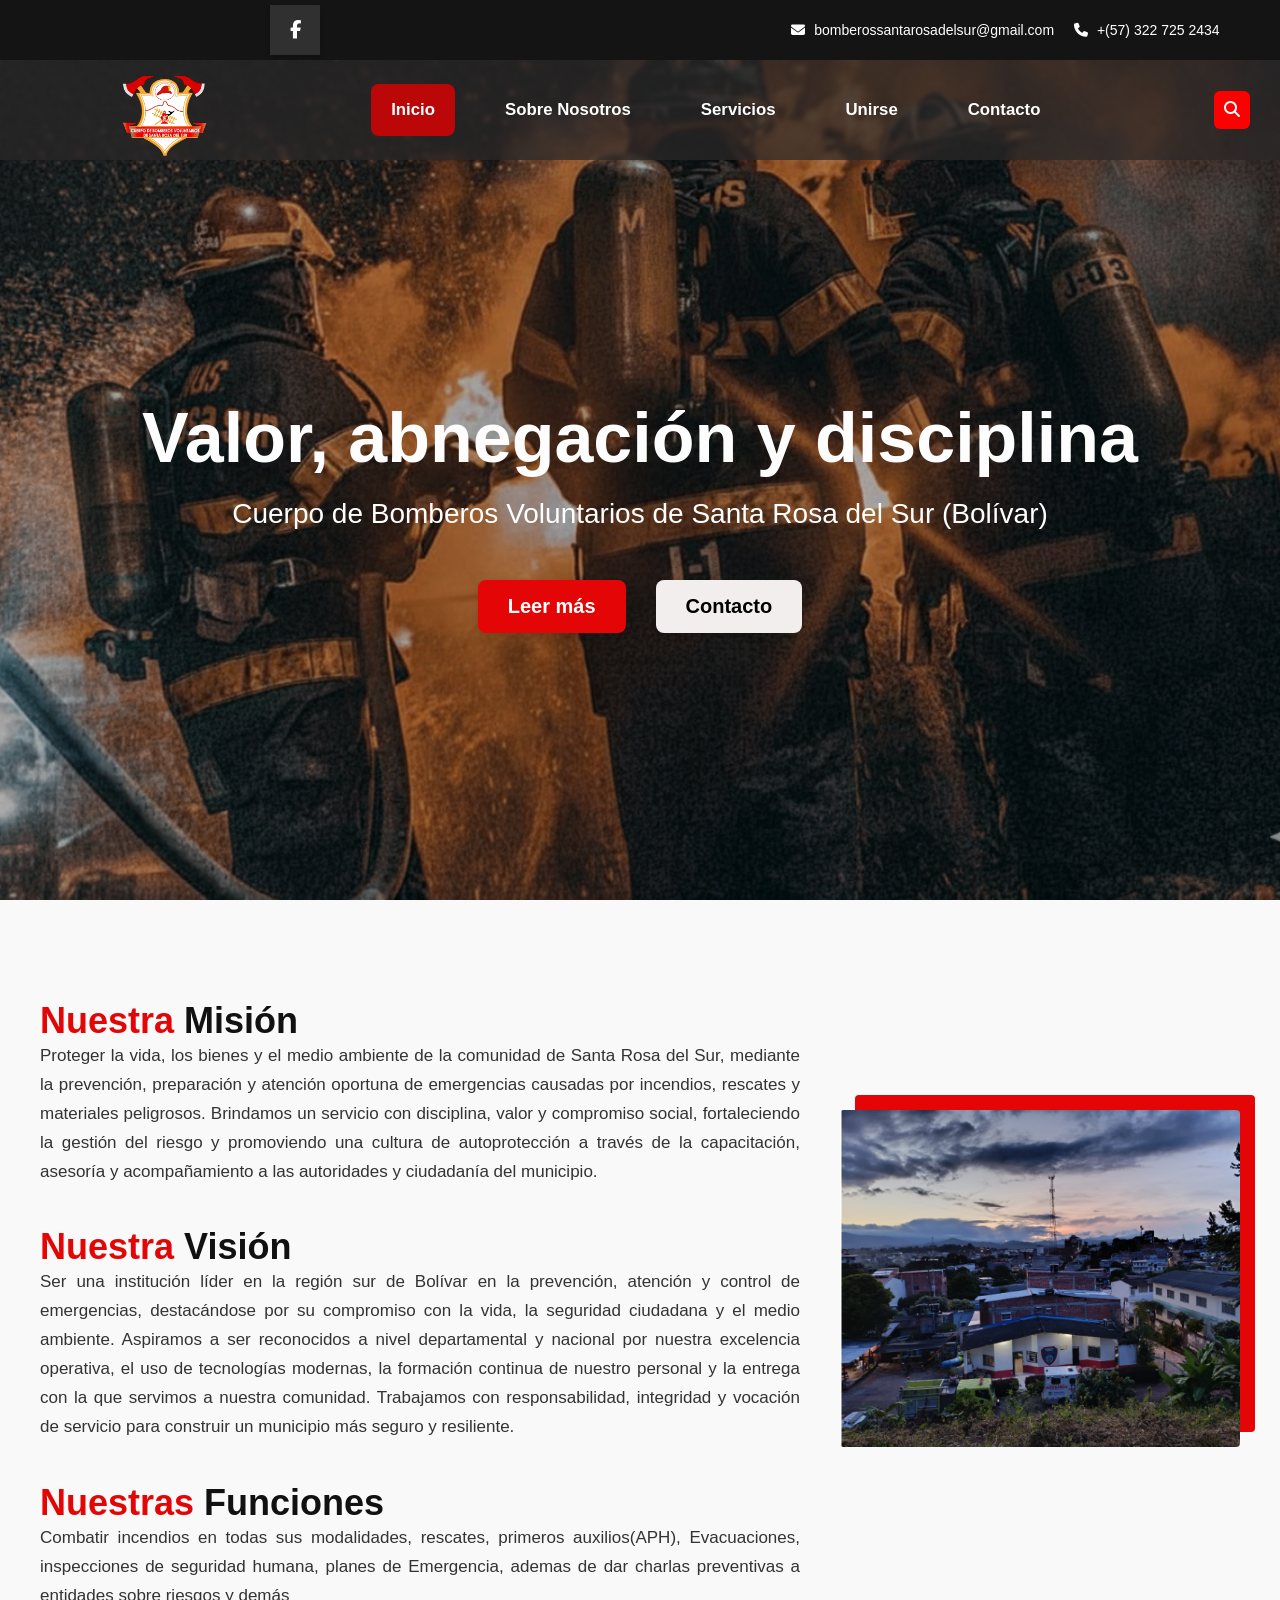
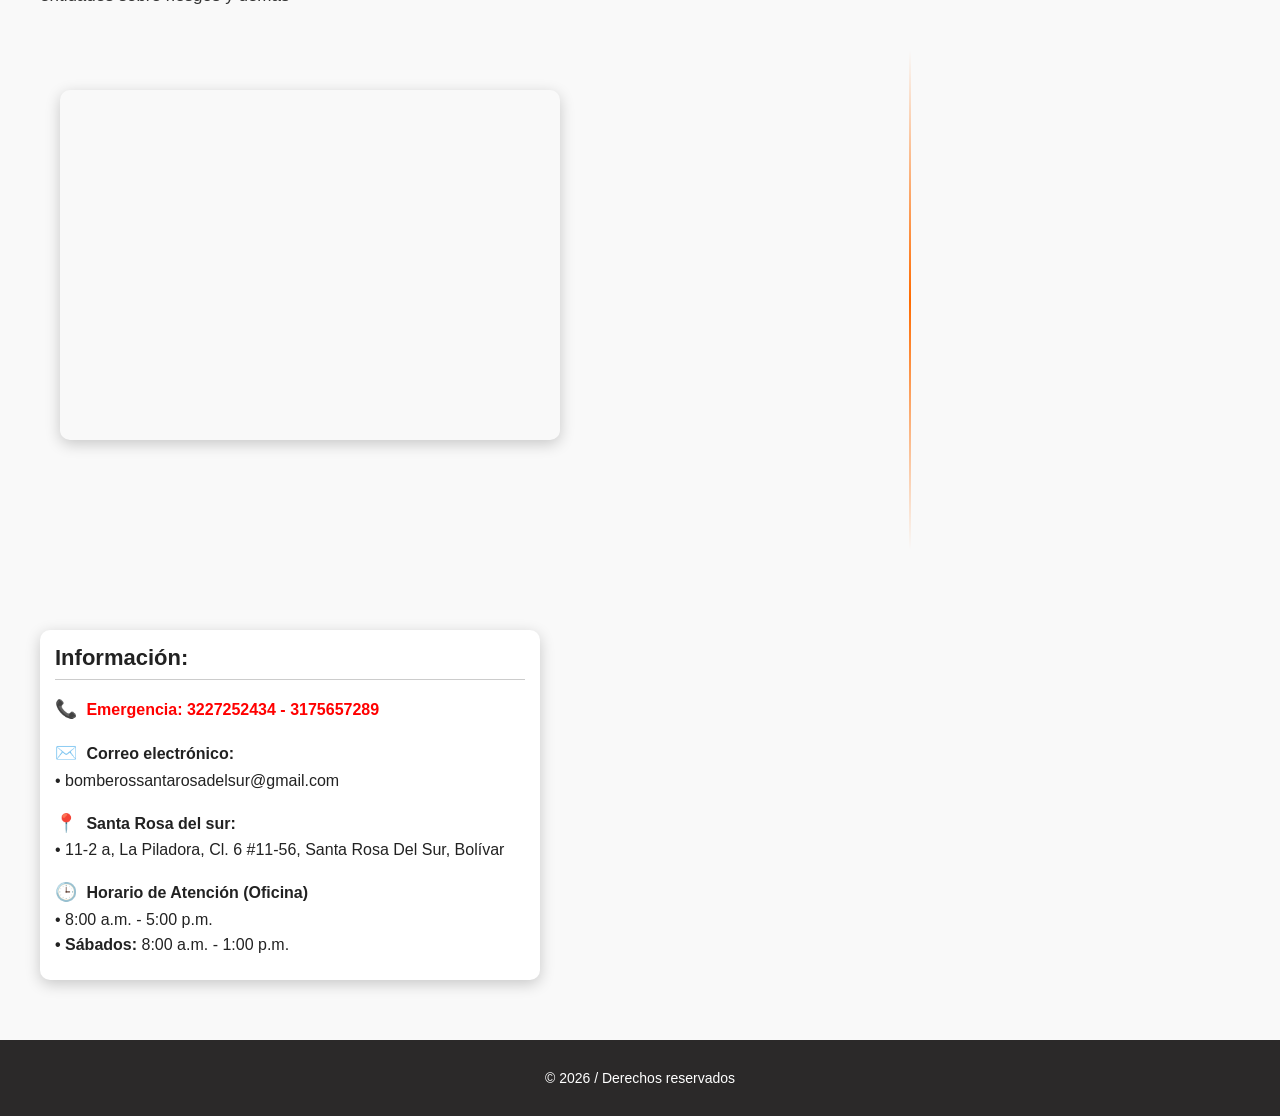
==== commit dfbf805d: "final proyecto" ====
--- a/index.html
+++ b/index.html
@@ -19,12 +19,13 @@
   <div id="header-container"></div>
   <!-- CONTENIDO ORIGINAL -->
   <div class="contenedor">
-    <h2 class="titulo_contenedor" id="lema">Valor, abnegación y disciplina.</h2>
-    <p><span class="parrafo_cont" id="cuerpo">Cuerpo de Bomberos Voluntarios de Santa Rosa del Sur</span></p>
+    <h2 class="titulo_contenedor" id="lema">Valor, abnegación y disciplina</h2>
+    <p><span class="parrafo_cont" id="cuerpo">Cuerpo de Bomberos Voluntarios de Santa Rosa del Sur (Bolívar)</span></p>
 
     <div class="botones">
       <button class="botonmas"> Leer más</button>
-      <button class="contact"> Contacto</button>
+      <a href="/pages/contact.html" class="contact">Contacto</a>
+  
     </div>
   </div>
 
--- a/style.css
+++ b/style.css
@@ -30,6 +30,16 @@
     filter: none;
 }
 
+.social-icons a {
+  text-decoration: none; 
+  color: white;          
+}
+
+.social-icons a:hover {
+  color: #ccc;           
+}
+
+
 
     
 
@@ -46,17 +56,25 @@
 
 /* NAVBAR PRINCIPAL */
 .main-nav {
-  background-color: rgba(43, 41, 41, 0.7); /* Semitransparente para ver la imagen de fondo */
-  display: flex;
-  justify-content: space-around;
+  background-color: rgba(43, 41, 41, 0.7);
+  display: flex;
+  justify-content: space-between;
   align-items: center;
   padding: 15px 30px;
-  backdrop-filter: blur(2px); /* Efecto de desenfoque suave */
-}
-
-.main-nav .logo img {
-  height: 100px;
-}
+  backdrop-filter: blur(2px);
+}
+
+.main-nav nav {
+  flex: 1; 
+  display: flex;
+  justify-content: center; 
+  gap: 30px;
+}
+
+.main-nav .logo {
+  margin-left: 80px; 
+}
+
 
 #bomber {
   opacity: 1;
@@ -214,6 +232,12 @@
   transform: scale(0.98);
 }
 
+.contact {
+  text-decoration: none; /* quita el subrayado */
+  display: inline-block; /* se comporta como botón */
+}
+
+
 .botones {
   display: flex;
   justify-content: center;
@@ -360,4 +384,5 @@
     flex-direction: column;
     align-items: center;
   }
-}+}
+
